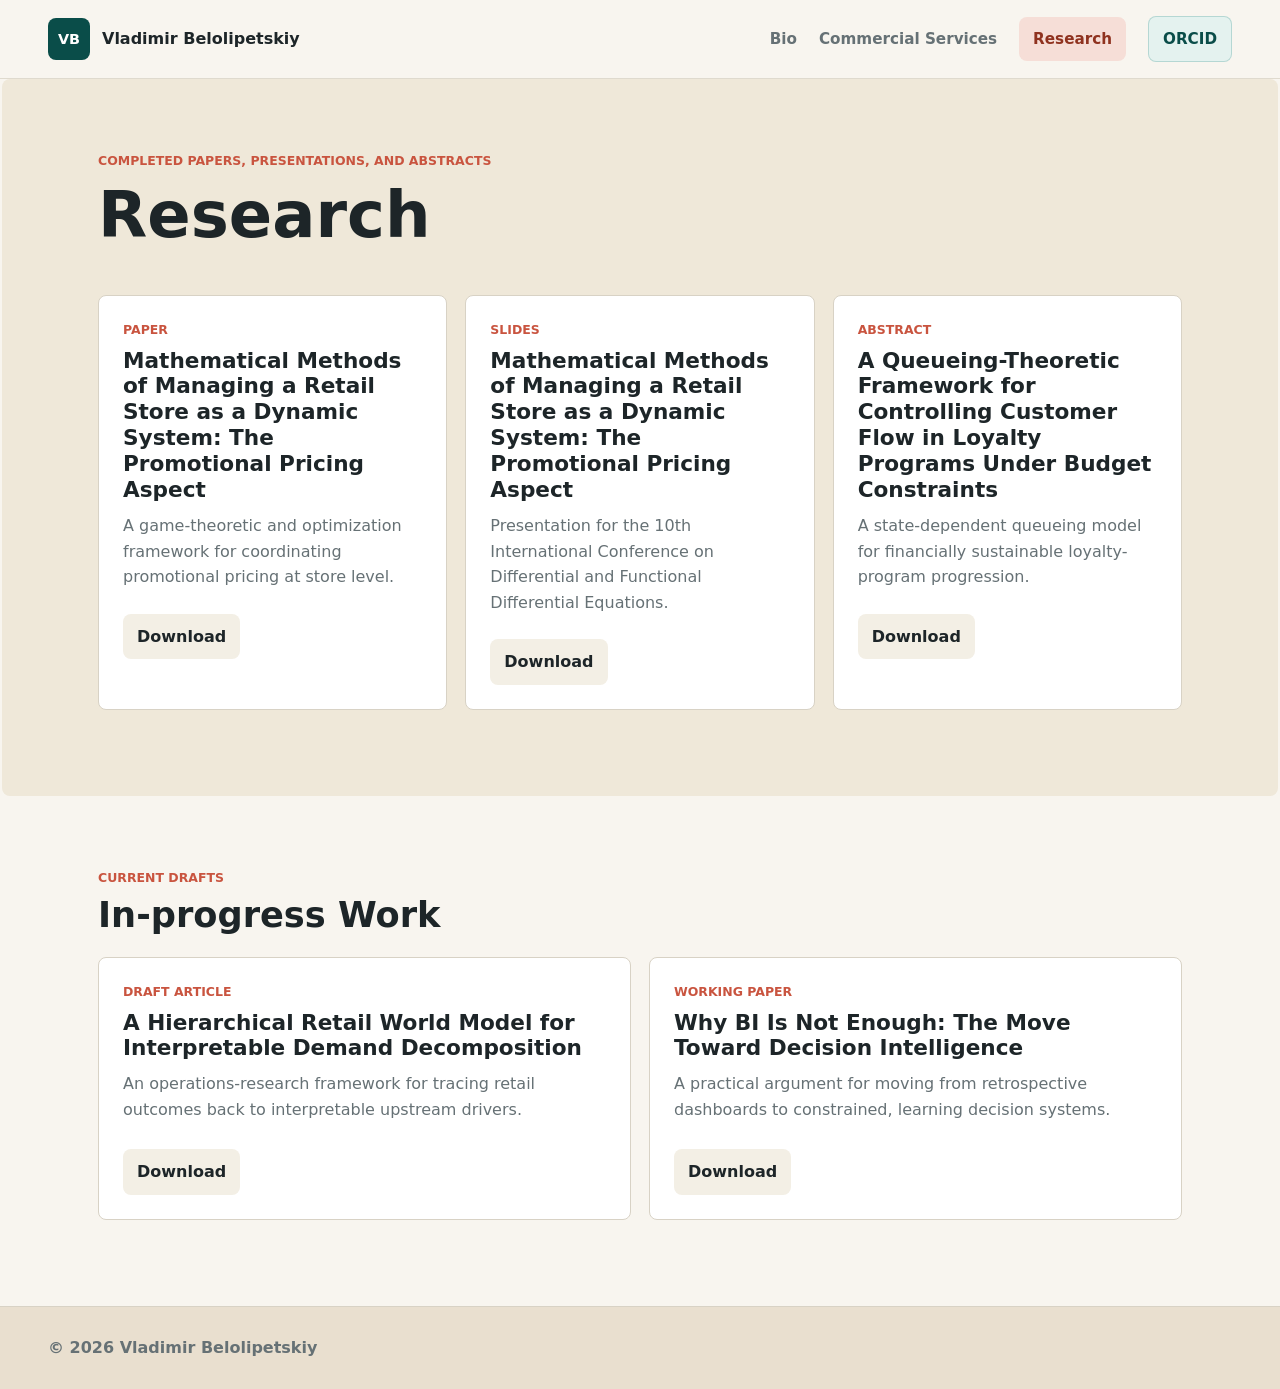
==== research.html @ 1443d53f "button highlight" ====
<!DOCTYPE html>
<html lang="en">
<head>
  <meta charset="UTF-8">
  <meta name="viewport" content="width=device-width, initial-scale=1.0">
  <title>Research | Vladimir Belolipetskiy</title>
  <link rel="stylesheet" href="styles.css?v=20260730-3">
</head>
<body>
  <header class="site-header">
    <a class="brand" href="index.html#bio" aria-label="Vladimir Belolipetskiy home">
      <span class="brand-mark">VB</span>
      <span>Vladimir Belolipetskiy</span>
    </a>
    <nav class="nav-links" aria-label="Main navigation">
      <a href="index.html#bio">Bio</a>
      <a href="services.html">Commercial Services</a>
      <a class="is-current" href="research.html" aria-current="page">Research</a>
      <a class="profile-link" href="https://orcid.org/0009-0003-4219-0287" target="_blank" rel="noreferrer">ORCID</a>
    </nav>
  </header>

  <main>
    <section class="content-section research-section" aria-labelledby="research-title">
      <div class="section-heading">
        <div>
          <p class="eyebrow">Completed papers, presentations, and abstracts</p>
          <h1 id="research-title">Research</h1>
        </div>
      </div>
      <div class="download-grid">
        <article class="download-card">
          <p class="document-type">Paper</p>
          <h3>Mathematical Methods of Managing a Retail Store as a Dynamic System: The Promotional Pricing Aspect</h3>
          <p>A game-theoretic and optimization framework for coordinating promotional pricing at store level.</p>
          <div class="card-actions">
            <a class="small-button" href="Belolipetskiy.pdf" download>Download</a>
          </div>
        </article>
        <article class="download-card">
          <p class="document-type">Slides</p>
          <h3>Mathematical Methods of Managing a Retail Store as a Dynamic System: The Promotional Pricing Aspect</h3>
          <p>Presentation for the 10th International Conference on Differential and Functional Differential Equations.</p>
          <div class="card-actions">
            <a class="small-button" href="DFDE_presentation.pdf" download>Download</a>
          </div>
        </article>
        <article class="download-card">
          <p class="document-type">Abstract</p>
          <h3>A Queueing-Theoretic Framework for Controlling Customer Flow in Loyalty Programs Under Budget Constraints</h3>
          <p>A state-dependent queueing model for financially sustainable loyalty-program progression.</p>
          <div class="card-actions">
            <a class="small-button" href="QTS_abstract.pdf" download>Download</a>
          </div>
        </article>
      </div>
    </section>

    <section class="content-section" aria-labelledby="progress-title">
      <div class="section-heading">
        <div>
          <p class="eyebrow">Current drafts</p>
          <h2 id="progress-title">In-progress Work</h2>
        </div>
      </div>
      <div class="download-grid two-column">
        <article class="download-card">
          <p class="document-type">Draft article</p>
          <h3>A Hierarchical Retail World Model for Interpretable Demand Decomposition</h3>
          <p>An operations-research framework for tracing retail outcomes back to interpretable upstream drivers.</p>
          <div class="card-actions">
            <a class="small-button" href="retail_world_model_imrad_article.pdf" download>Download</a>
          </div>
        </article>
        <article class="download-card">
          <p class="document-type">Working paper</p>
          <h3>Why BI Is Not Enough: The Move Toward Decision Intelligence</h3>
          <p>A practical argument for moving from retrospective dashboards to constrained, learning decision systems.</p>
          <div class="card-actions">
            <a class="small-button" href="Why_BI_Is_Not_Enough_Decision_Intelligence.pdf" download>Download</a>
          </div>
        </article>
      </div>
    </section>
  </main>

  <footer class="site-footer">
    <span>&copy; <span id="year">2026</span> Vladimir Belolipetskiy</span>
  </footer>

  <script src="script.js"></script>
</body>
</html>
---- styles.css ----
:root {
  color-scheme: light;
  --ink: #1d2528;
  --muted: #667175;
  --page: #f8f5ef;
  --paper: #ffffff;
  --line: #d8d2c5;
  --teal: #0f766e;
  --teal-dark: #0a4d49;
  --coral: #c9543f;
  --gold: #c88a2f;
  --shadow: 0 20px 60px rgba(29, 37, 40, 0.12);
}

* {
  box-sizing: border-box;
}

html {
  scroll-behavior: smooth;
}

body {
  margin: 0;
  background: var(--page);
  color: var(--ink);
  font-family: Inter, ui-sans-serif, system-ui, -apple-system, BlinkMacSystemFont, "Segoe UI", sans-serif;
  line-height: 1.6;
}

a {
  color: inherit;
  text-decoration: none;
}

button,
a {
  -webkit-tap-highlight-color: transparent;
}

.site-header {
  position: sticky;
  top: 0;
  z-index: 20;
  display: flex;
  align-items: center;
  justify-content: space-between;
  gap: 24px;
  min-height: 72px;
  padding: 16px 48px;
  background: rgba(248, 245, 239, 0.92);
  border-bottom: 1px solid rgba(216, 210, 197, 0.78);
  backdrop-filter: blur(16px);
}

.brand,
.nav-links,
.hero-actions,
.card-actions,
.footer-links {
  display: flex;
  align-items: center;
}

.brand {
  gap: 12px;
  font-weight: 800;
}

.brand-mark {
  display: grid;
  place-items: center;
  width: 42px;
  height: 42px;
  background: var(--teal-dark);
  color: #ffffff;
  border-radius: 8px;
  font-size: 0.9rem;
}

.nav-links {
  flex-wrap: wrap;
  justify-content: flex-end;
  gap: 22px;
  color: var(--muted);
  font-weight: 700;
  font-size: 0.95rem;
}

.nav-links a:hover,
.text-link:hover,
.site-footer a:hover {
  color: var(--teal-dark);
}

.nav-links a.is-current {
  padding: 10px 14px;
  color: #8f321f;
  background: #f6ded7;
  border-radius: 8px;
}

.profile-link {
  padding: 10px 14px;
  color: var(--teal-dark);
  background: #e4f2ef;
  border: 1px solid rgba(15, 118, 110, 0.22);
  border-radius: 8px;
}

.hero-section {
  display: grid;
  grid-template-columns: minmax(320px, 0.9fr) minmax(360px, 1.1fr);
  gap: 56px;
  align-items: center;
  max-width: 1180px;
  min-height: calc(100vh - 128px);
  margin: 0 auto;
  padding: 54px 48px 36px;
}

.portrait-panel {
  position: relative;
  min-height: 520px;
}

.portrait-panel::before {
  position: absolute;
  inset: 28px -22px -22px 36px;
  content: "";
  background: #1f6f77;
  border-radius: 8px;
}

.portrait {
  position: relative;
  display: block;
  width: 100%;
  height: 620px;
  object-fit: cover;
  object-position: center top;
  border-radius: 8px;
  box-shadow: var(--shadow);
}

.intro-panel {
  max-width: 660px;
}

.eyebrow,
.document-type {
  margin: 0;
  color: var(--coral);
  font-size: 0.78rem;
  font-weight: 900;
  letter-spacing: 0;
  text-transform: uppercase;
}

h1,
h2,
h3,
p {
  overflow-wrap: anywhere;
}

h1 {
  margin: 12px 0 24px;
  font-size: 4rem;
  line-height: 1.02;
}

h2 {
  margin: 8px 0 0;
  font-size: 2.2rem;
  line-height: 1.1;
}

h3 {
  margin: 8px 0 10px;
  font-size: 1.35rem;
  line-height: 1.2;
}

.bio {
  max-width: 58ch;
  margin: 0;
  color: #394448;
  font-size: 1.16rem;
}

.hero-actions {
  flex-wrap: wrap;
  gap: 12px;
  margin-top: 32px;
}

.cv-actions {
  justify-content: center;
}

.button,
.small-button {
  display: inline-flex;
  align-items: center;
  justify-content: center;
  min-height: 44px;
  border: 1px solid transparent;
  border-radius: 8px;
  font: inherit;
  font-weight: 800;
  cursor: pointer;
  transition: transform 160ms ease, border-color 160ms ease, background-color 160ms ease, color 160ms ease;
}

.button {
  padding: 12px 18px;
}

.small-button {
  min-width: 104px;
  padding: 9px 13px;
  background: #f3efe5;
  color: var(--ink);
}

.button:hover,
.small-button:hover {
  transform: translateY(-1px);
}

.primary {
  background: var(--teal-dark);
  color: #ffffff;
}

.secondary {
  color: var(--teal-dark);
  border-color: rgba(15, 118, 110, 0.28);
  background: #ffffff;
}

.content-section {
  max-width: 1180px;
  margin: 0 auto;
  padding: 72px 48px 86px;
}

.research-section {
  max-width: 1276px;
  padding-right: 96px;
  padding-left: 96px;
  background: #efe8d9;
  border-radius: 8px;
}

.section-heading {
  display: flex;
  align-items: end;
  justify-content: space-between;
  gap: 24px;
  margin-bottom: 22px;
}

.text-link {
  color: var(--teal-dark);
  font-weight: 900;
}

.document-viewer {
  overflow: hidden;
  background: var(--paper);
  border: 1px solid var(--line);
  border-radius: 8px;
  box-shadow: 0 16px 44px rgba(29, 37, 40, 0.08);
}

#pdf-preview {
  display: block;
  width: 100%;
  height: 720px;
  border: 0;
  background: #ffffff;
}

.download-grid {
  display: grid;
  grid-template-columns: repeat(3, minmax(0, 1fr));
  gap: 18px;
}

.download-grid.two-column {
  grid-template-columns: repeat(2, minmax(0, 1fr));
}

.download-card {
  min-height: 238px;
  padding: 24px;
  background: var(--paper);
  border: 1px solid var(--line);
  border-radius: 8px;
}

.download-card p:not(.document-type) {
  min-height: 54px;
  margin: 0 0 24px;
  color: var(--muted);
}

.card-actions {
  flex-wrap: wrap;
  gap: 10px;
}

.site-footer {
  display: flex;
  align-items: center;
  justify-content: space-between;
  gap: 20px;
  padding: 28px 48px;
  color: var(--muted);
  background: #e9dfcf;
  border-top: 1px solid var(--line);
  font-weight: 700;
}

.footer-links {
  flex-wrap: wrap;
  justify-content: flex-end;
  gap: 16px;
}

@media (max-width: 900px) {
  .site-header {
    position: static;
    align-items: flex-start;
    flex-direction: column;
    padding: 18px 24px;
  }

  .nav-links {
    flex-wrap: wrap;
    gap: 12px;
  }

  .hero-section {
    grid-template-columns: 1fr;
    min-height: 0;
    padding: 34px 24px 28px;
  }

  .portrait-panel {
    min-height: auto;
  }

  .portrait-panel::before {
    inset: 20px -10px -10px 20px;
  }

  .portrait {
    height: 560px;
  }

  h1 {
    font-size: 3.15rem;
  }

  .download-grid,
  .download-grid.two-column {
    grid-template-columns: 1fr;
  }

  .content-section {
    padding-right: 24px;
    padding-left: 24px;
  }

  .section-heading {
    align-items: flex-start;
    flex-direction: column;
  }

  #pdf-preview {
    height: 640px;
  }
}

@media (max-width: 560px) {
  .brand {
    align-items: flex-start;
  }

  .brand span:last-child {
    max-width: 220px;
  }

  .nav-links {
    align-items: flex-start;
    flex-direction: column;
  }

  .profile-link {
    width: 100%;
  }

  .hero-section {
    gap: 34px;
  }

  .portrait {
    height: 430px;
  }

  h1 {
    font-size: 2.45rem;
  }

  h2 {
    font-size: 1.85rem;
  }

  .bio {
    font-size: 1.04rem;
  }

  .button {
    width: 100%;
  }

  #pdf-preview {
    height: 520px;
  }

  .site-footer {
    flex-direction: column;
    padding: 24px;
  }
}
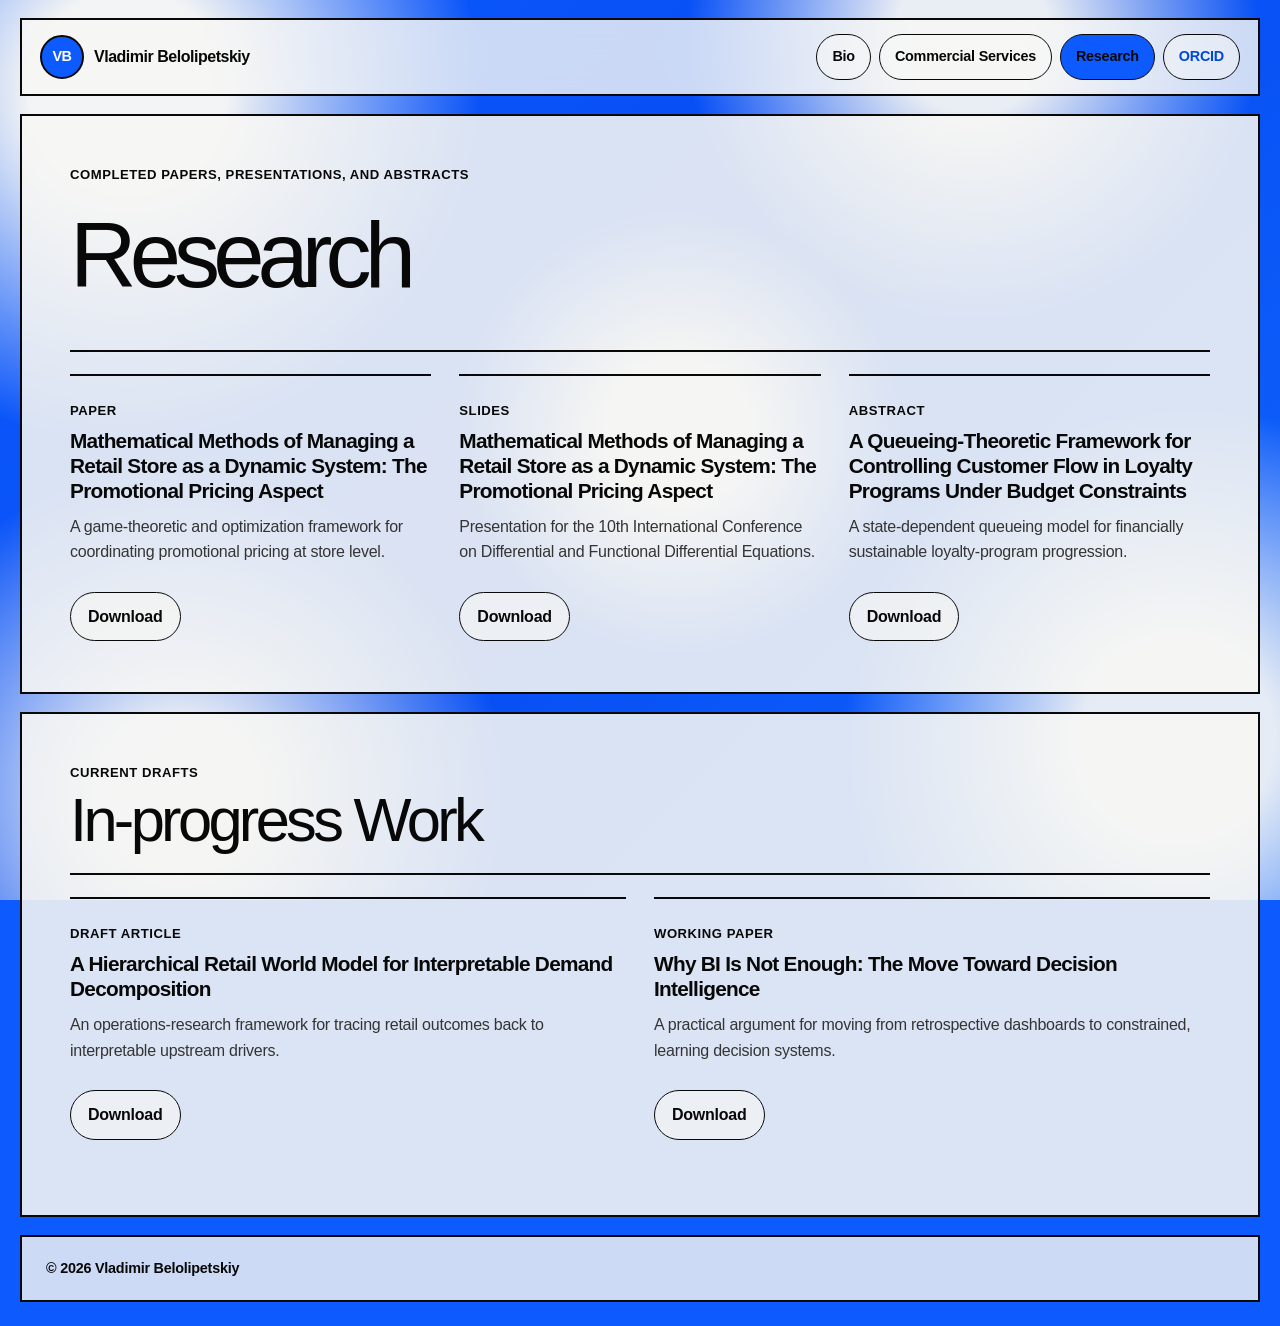
==== commit 3a01924f: "completely new design v1" ====
--- a/research.html
+++ b/research.html
@@ -4,7 +4,7 @@
   <meta charset="UTF-8">
   <meta name="viewport" content="width=device-width, initial-scale=1.0">
   <title>Research | Vladimir Belolipetskiy</title>
-  <link rel="stylesheet" href="styles.css?v=20260730-3">
+  <link rel="stylesheet" href="styles.css?v=20260730-4">
 </head>
 <body>
   <header class="site-header">
--- a/styles.css
+++ b/styles.css
@@ -436,3 +436,341 @@
     padding: 24px;
   }
 }
+
+/* Product Sense-inspired visual system */
+:root {
+  --ink: #080808;
+  --muted: #343434;
+  --page: #0d5bff;
+  --paper: rgba(247, 247, 244, 0.9);
+  --line: #080808;
+  --teal: #0d5bff;
+  --teal-dark: #0048dc;
+  --coral: #0d5bff;
+  --gold: #0d5bff;
+  --shadow: none;
+}
+
+body {
+  min-height: 100vh;
+  background-color: #0d5bff;
+  background-image:
+    radial-gradient(circle at 10% 10%, rgba(247, 247, 244, 0.98) 0 7%, rgba(247, 247, 244, 0) 25%),
+    radial-gradient(circle at 76% 4%, rgba(247, 247, 244, 0.94) 0 6%, rgba(247, 247, 244, 0) 22%),
+    radial-gradient(circle at 53% 48%, rgba(247, 247, 244, 0.95) 0 8%, rgba(247, 247, 244, 0) 27%),
+    radial-gradient(circle at 14% 88%, rgba(247, 247, 244, 0.9) 0 6%, rgba(247, 247, 244, 0) 24%),
+    radial-gradient(circle at 92% 82%, rgba(247, 247, 244, 0.92) 0 7%, rgba(247, 247, 244, 0) 24%),
+    linear-gradient(135deg, #0d5bff 0%, #064cf2 48%, #1268ff 100%);
+  background-attachment: fixed;
+  color: var(--ink);
+  font-family: Arial, Helvetica, sans-serif;
+  letter-spacing: -0.015em;
+}
+
+.site-header {
+  top: 16px;
+  width: calc(100% - 36px);
+  max-width: 1240px;
+  min-height: 78px;
+  margin: 18px auto 0;
+  padding: 14px 18px;
+  background: rgba(247, 247, 244, 0.82);
+  border: 2px solid var(--ink);
+  backdrop-filter: blur(24px) saturate(115%);
+}
+
+.brand {
+  gap: 10px;
+  font-size: 1rem;
+  letter-spacing: -0.03em;
+}
+
+.brand-mark {
+  width: 44px;
+  height: 44px;
+  color: #ffffff;
+  background: #0d5bff;
+  border: 2px solid var(--ink);
+  border-radius: 50%;
+}
+
+.nav-links {
+  gap: 8px;
+  color: var(--ink);
+  font-size: 0.9rem;
+}
+
+.nav-links a,
+.profile-link,
+.nav-links a.is-current {
+  padding: 10px 15px;
+  border: 1.5px solid var(--ink);
+  border-radius: 999px;
+  background: rgba(247, 247, 244, 0.48);
+}
+
+.nav-links a:hover {
+  color: var(--ink);
+  background: #ffffff;
+}
+
+.nav-links a.is-current {
+  color: var(--ink);
+  background: #0d5bff;
+}
+
+.hero-section {
+  grid-template-columns: minmax(280px, 0.78fr) minmax(420px, 1.22fr);
+  gap: 48px;
+  width: calc(100% - 36px);
+  max-width: 1240px;
+  min-height: 690px;
+  margin: 18px auto 0;
+  padding: 48px;
+  background: rgba(247, 247, 244, 0.76);
+  border: 2px solid var(--ink);
+}
+
+.portrait-panel {
+  min-height: 560px;
+  background: #0d5bff;
+  border: 2px solid var(--ink);
+}
+
+.portrait-panel::before {
+  display: none;
+}
+
+.portrait {
+  width: 100%;
+  height: 560px;
+  object-position: center top;
+  border: 0;
+  border-radius: 0;
+  box-shadow: none;
+  filter: grayscale(1) contrast(1.06);
+  mix-blend-mode: multiply;
+}
+
+.intro-panel {
+  max-width: none;
+}
+
+.eyebrow,
+.document-type {
+  color: var(--ink);
+  font-size: 0.82rem;
+  letter-spacing: 0.04em;
+}
+
+.intro-panel > .eyebrow {
+  padding-bottom: 16px;
+  border-bottom: 2px solid var(--ink);
+}
+
+h1 {
+  margin: 30px 0 28px;
+  font-size: clamp(4rem, 7.2vw, 7.4rem);
+  font-weight: 500;
+  line-height: 0.9;
+  letter-spacing: -0.075em;
+}
+
+h2 {
+  font-size: clamp(2.5rem, 4.8vw, 5.2rem);
+  font-weight: 500;
+  line-height: 0.95;
+  letter-spacing: -0.06em;
+}
+
+h3 {
+  font-size: 1.3rem;
+  font-weight: 700;
+  letter-spacing: -0.035em;
+}
+
+.bio {
+  max-width: 52ch;
+  color: var(--ink);
+  font-size: 1.25rem;
+  line-height: 1.45;
+}
+
+.content-section,
+.research-section {
+  width: calc(100% - 36px);
+  max-width: 1240px;
+  margin: 18px auto 0;
+  padding: 48px;
+  background: rgba(247, 247, 244, 0.88);
+  border: 2px solid var(--ink);
+  border-radius: 0;
+}
+
+.section-heading {
+  align-items: flex-end;
+  padding-bottom: 24px;
+  border-bottom: 2px solid var(--ink);
+}
+
+.text-link {
+  padding: 10px 15px;
+  color: var(--ink);
+  border: 1.5px solid var(--ink);
+  border-radius: 999px;
+  background: rgba(255, 255, 255, 0.4);
+}
+
+.document-viewer {
+  border: 2px solid var(--ink);
+  border-radius: 0;
+  box-shadow: none;
+}
+
+#pdf-preview {
+  height: 760px;
+}
+
+.hero-actions {
+  gap: 10px;
+  margin-top: 28px;
+}
+
+.button,
+.small-button {
+  min-height: 48px;
+  padding: 11px 17px;
+  color: var(--ink);
+  background: rgba(247, 247, 244, 0.62);
+  border: 1.5px solid var(--ink);
+  border-radius: 999px;
+  box-shadow: none;
+}
+
+.button.primary,
+.small-button:hover {
+  color: var(--ink);
+  background: #0d5bff;
+}
+
+.button.secondary {
+  color: var(--ink);
+  background: rgba(247, 247, 244, 0.62);
+  border-color: var(--ink);
+}
+
+.button:hover,
+.small-button:hover {
+  transform: none;
+  background: #ffffff;
+}
+
+.download-grid,
+.download-grid.two-column {
+  gap: 28px;
+}
+
+.download-card {
+  min-height: 270px;
+  padding: 24px 0 0;
+  background: transparent;
+  border: 0;
+  border-top: 2px solid var(--ink);
+  border-radius: 0;
+}
+
+.download-card p:not(.document-type) {
+  color: var(--muted);
+}
+
+.site-footer {
+  width: calc(100% - 36px);
+  max-width: 1240px;
+  margin: 18px auto 24px;
+  padding: 20px 24px;
+  color: var(--ink);
+  background: rgba(247, 247, 244, 0.82);
+  border: 2px solid var(--ink);
+  font-size: 0.9rem;
+}
+
+@media (max-width: 900px) {
+  .site-header {
+    position: static;
+    width: calc(100% - 24px);
+    margin-top: 12px;
+    padding: 14px;
+  }
+
+  .nav-links {
+    width: 100%;
+    flex-flow: row wrap;
+  }
+
+  .hero-section,
+  .content-section,
+  .research-section,
+  .site-footer {
+    width: calc(100% - 24px);
+    margin-top: 12px;
+  }
+
+  .hero-section {
+    grid-template-columns: 1fr;
+    padding: 28px;
+  }
+
+  .portrait-panel,
+  .portrait {
+    min-height: 0;
+    height: 520px;
+  }
+
+  .content-section,
+  .research-section {
+    padding: 32px 28px;
+  }
+}
+
+@media (max-width: 560px) {
+  .brand {
+    align-items: center;
+  }
+
+  .nav-links {
+    align-items: center;
+    flex-direction: row;
+    gap: 7px;
+  }
+
+  .nav-links a,
+  .profile-link,
+  .nav-links a.is-current {
+    width: auto;
+    padding: 8px 11px;
+    font-size: 0.8rem;
+  }
+
+  .hero-section,
+  .content-section,
+  .research-section {
+    padding: 22px;
+  }
+
+  .portrait-panel,
+  .portrait {
+    height: 400px;
+  }
+
+  h1 {
+    font-size: clamp(3.1rem, 16vw, 5rem);
+  }
+
+  .button {
+    width: 100%;
+  }
+
+  #pdf-preview {
+    height: 520px;
+  }
+}
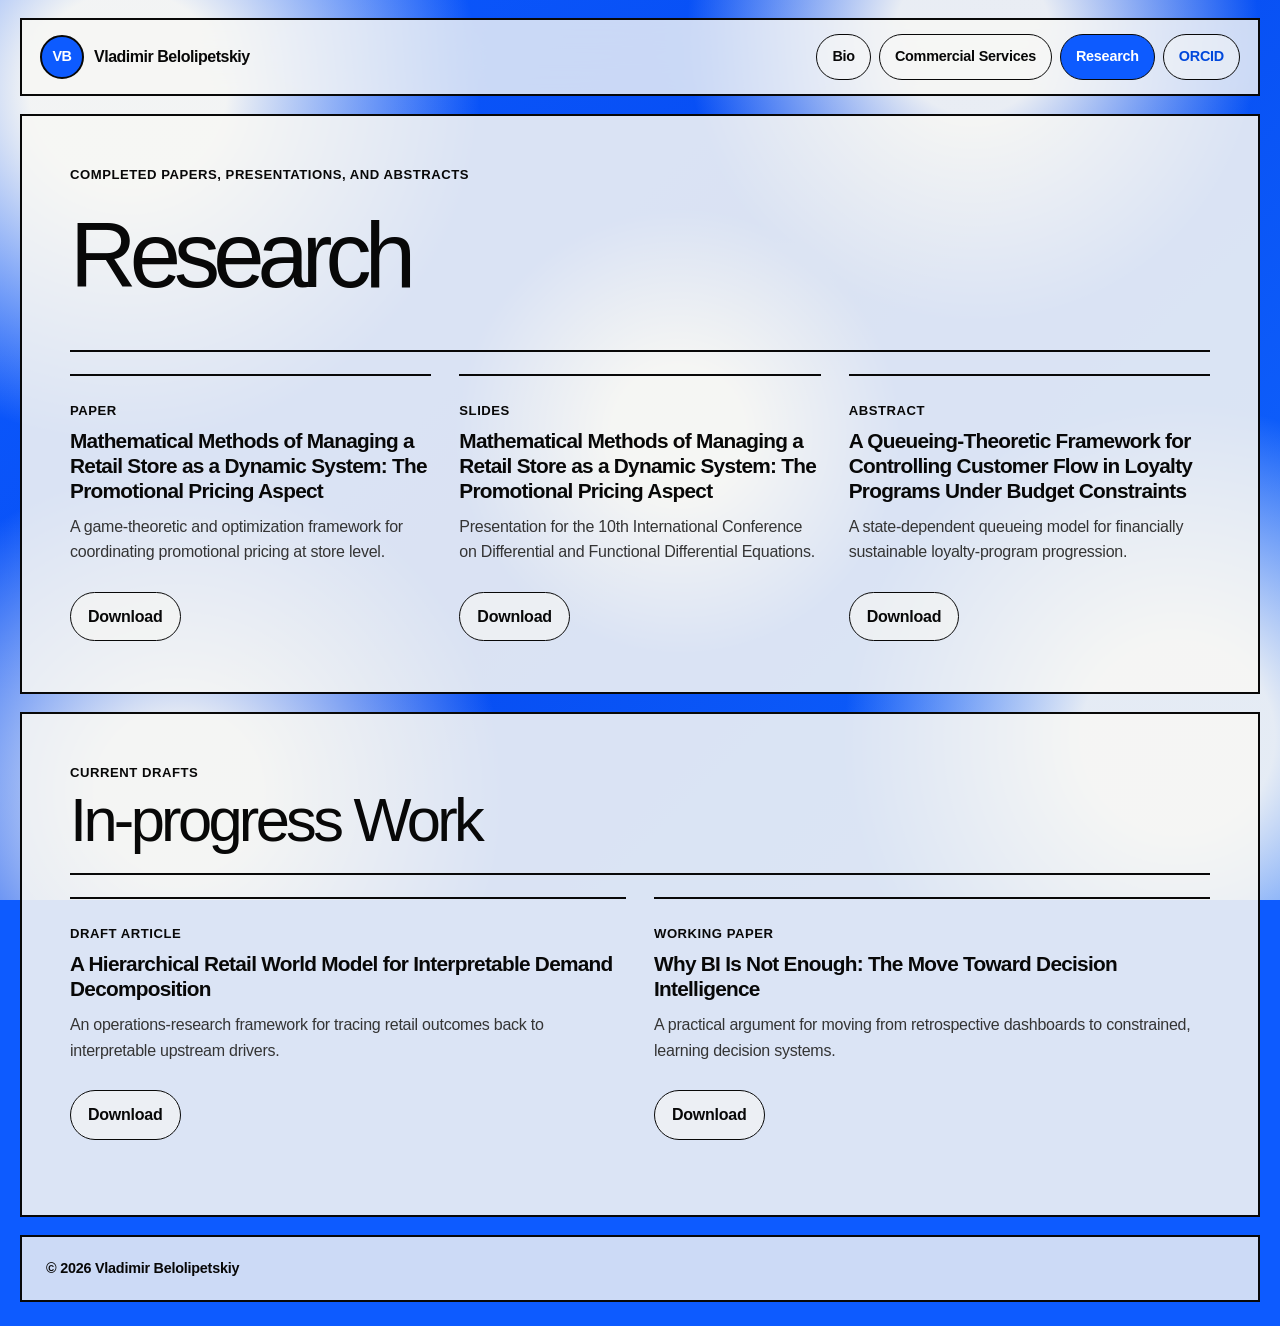
==== commit f7a9b693: "font correction" ====
--- a/research.html
+++ b/research.html
@@ -4,7 +4,7 @@
   <meta charset="UTF-8">
   <meta name="viewport" content="width=device-width, initial-scale=1.0">
   <title>Research | Vladimir Belolipetskiy</title>
-  <link rel="stylesheet" href="styles.css?v=20260730-4">
+  <link rel="stylesheet" href="styles.css?v=20260730-5">
 </head>
 <body>
   <header class="site-header">
--- a/styles.css
+++ b/styles.css
@@ -515,7 +515,7 @@
 }
 
 .nav-links a.is-current {
-  color: var(--ink);
+  color: #ffffff;
   background: #0d5bff;
 }
 
@@ -548,8 +548,8 @@
   border: 0;
   border-radius: 0;
   box-shadow: none;
-  filter: grayscale(1) contrast(1.06);
-  mix-blend-mode: multiply;
+  filter: none;
+  mix-blend-mode: normal;
 }
 
 .intro-panel {
@@ -647,9 +647,8 @@
   box-shadow: none;
 }
 
-.button.primary,
-.small-button:hover {
-  color: var(--ink);
+.button.primary {
+  color: #ffffff;
   background: #0d5bff;
 }
 
@@ -663,6 +662,10 @@
 .small-button:hover {
   transform: none;
   background: #ffffff;
+}
+
+.button.primary:hover {
+  color: var(--ink);
 }
 
 .download-grid,
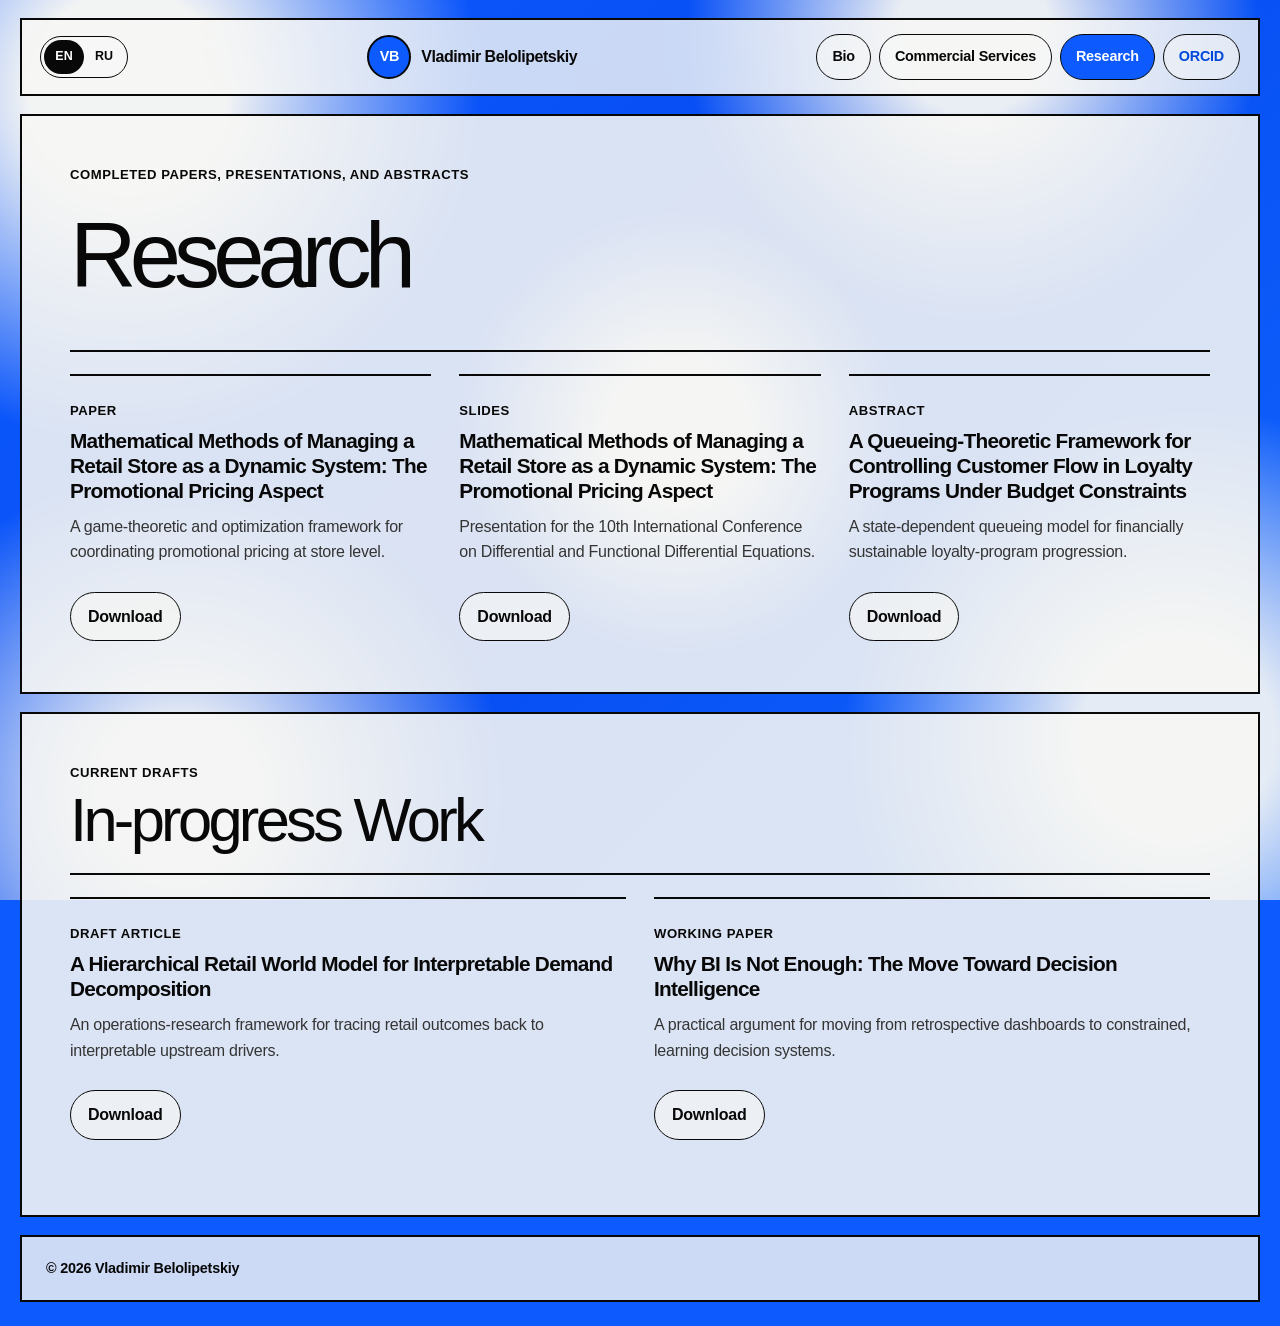
==== commit 08a9f836: "added russian version" ====
--- a/research.html
+++ b/research.html
@@ -4,10 +4,14 @@
   <meta charset="UTF-8">
   <meta name="viewport" content="width=device-width, initial-scale=1.0">
   <title>Research | Vladimir Belolipetskiy</title>
-  <link rel="stylesheet" href="styles.css?v=20260730-5">
+  <link rel="stylesheet" href="styles.css?v=20260730-6">
 </head>
 <body>
   <header class="site-header">
+    <div class="language-switcher" aria-label="Language">
+      <button type="button" data-language="en" aria-label="Switch to English">EN</button>
+      <button type="button" data-language="ru" aria-label="Switch to Russian">RU</button>
+    </div>
     <a class="brand" href="index.html#bio" aria-label="Vladimir Belolipetskiy home">
       <span class="brand-mark">VB</span>
       <span>Vladimir Belolipetskiy</span>
@@ -89,5 +93,6 @@
   </footer>
 
   <script src="script.js"></script>
+  <script src="i18n.js?v=20260730-1"></script>
 </body>
 </html>
--- a/styles.css
+++ b/styles.css
@@ -479,6 +479,38 @@
   backdrop-filter: blur(24px) saturate(115%);
 }
 
+.language-switcher {
+  display: inline-flex;
+  flex: 0 0 auto;
+  padding: 3px;
+  background: rgba(247, 247, 244, 0.58);
+  border: 1.5px solid var(--ink);
+  border-radius: 999px;
+}
+
+.language-switcher button {
+  min-width: 40px;
+  padding: 7px 9px;
+  color: var(--ink);
+  background: transparent;
+  border: 0;
+  border-radius: 999px;
+  font: inherit;
+  font-size: 0.78rem;
+  font-weight: 800;
+  cursor: pointer;
+}
+
+.language-switcher button.is-active {
+  color: #ffffff;
+  background: var(--ink);
+}
+
+.language-switcher button:focus-visible {
+  outline: 2px solid #0d5bff;
+  outline-offset: 2px;
+}
+
 .brand {
   gap: 10px;
   font-size: 1rem;
@@ -710,6 +742,10 @@
     flex-flow: row wrap;
   }
 
+  .language-switcher {
+    align-self: flex-start;
+  }
+
   .hero-section,
   .content-section,
   .research-section,
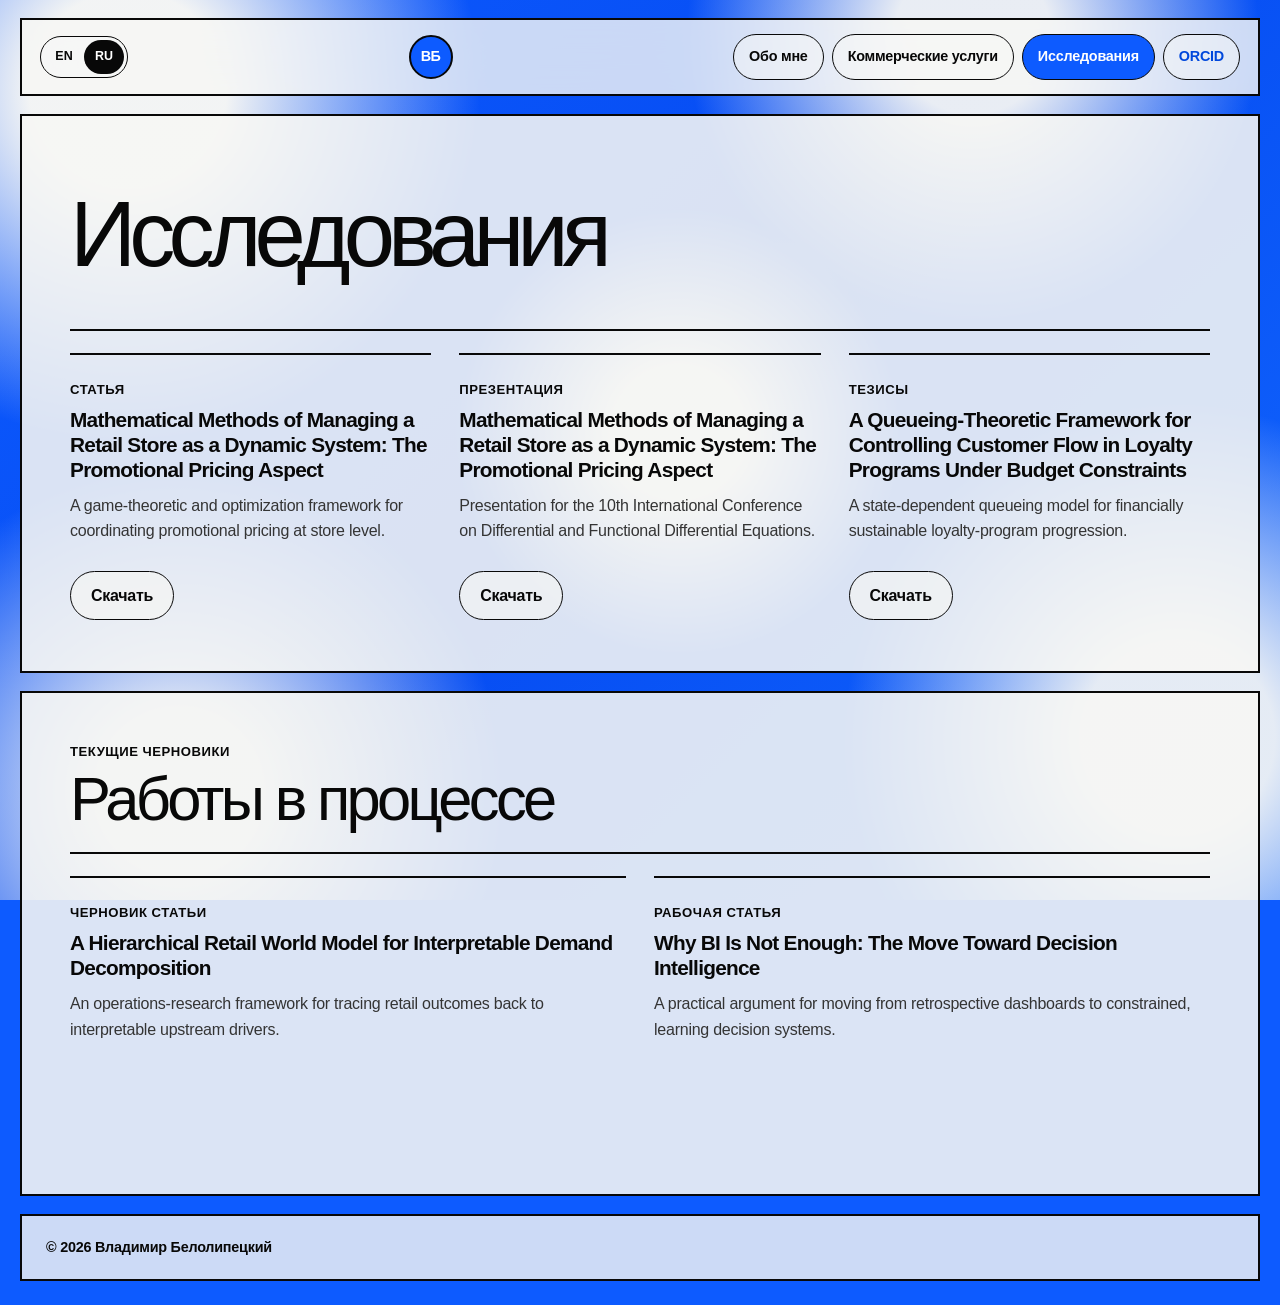
==== commit 23bc773b: "platforms compatibility" ====
--- a/research.html
+++ b/research.html
@@ -4,7 +4,7 @@
   <meta charset="UTF-8">
   <meta name="viewport" content="width=device-width, initial-scale=1.0">
   <title>Research | Vladimir Belolipetskiy</title>
-  <link rel="stylesheet" href="styles.css?v=20260730-6">
+  <link rel="stylesheet" href="styles.css?v=20260730-7">
 </head>
 <body>
   <header class="site-header">
@@ -14,10 +14,9 @@
     </div>
     <a class="brand" href="index.html#bio" aria-label="Vladimir Belolipetskiy home">
       <span class="brand-mark">VB</span>
-      <span>Vladimir Belolipetskiy</span>
     </a>
     <nav class="nav-links" aria-label="Main navigation">
-      <a href="index.html#bio">Bio</a>
+      <a href="index.html#bio">About Me</a>
       <a href="services.html">Commercial Services</a>
       <a class="is-current" href="research.html" aria-current="page">Research</a>
       <a class="profile-link" href="https://orcid.org/0009-0003-4219-0287" target="_blank" rel="noreferrer">ORCID</a>
@@ -28,7 +27,6 @@
     <section class="content-section research-section" aria-labelledby="research-title">
       <div class="section-heading">
         <div>
-          <p class="eyebrow">Completed papers, presentations, and abstracts</p>
           <h1 id="research-title">Research</h1>
         </div>
       </div>
@@ -72,17 +70,11 @@
           <p class="document-type">Draft article</p>
           <h3>A Hierarchical Retail World Model for Interpretable Demand Decomposition</h3>
           <p>An operations-research framework for tracing retail outcomes back to interpretable upstream drivers.</p>
-          <div class="card-actions">
-            <a class="small-button" href="retail_world_model_imrad_article.pdf" download>Download</a>
-          </div>
         </article>
         <article class="download-card">
           <p class="document-type">Working paper</p>
           <h3>Why BI Is Not Enough: The Move Toward Decision Intelligence</h3>
           <p>A practical argument for moving from retrospective dashboards to constrained, learning decision systems.</p>
-          <div class="card-actions">
-            <a class="small-button" href="Why_BI_Is_Not_Enough_Decision_Intelligence.pdf" download>Download</a>
-          </div>
         </article>
       </div>
     </section>
@@ -93,6 +85,6 @@
   </footer>
 
   <script src="script.js"></script>
-  <script src="i18n.js?v=20260730-1"></script>
+  <script src="i18n.js?v=20260730-2"></script>
 </body>
 </html>
--- a/styles.css
+++ b/styles.css
@@ -813,3 +813,79 @@
     height: 520px;
   }
 }
+
+/* Responsive refinements */
+h1,
+h2,
+h3 {
+  overflow-wrap: normal;
+  word-break: normal;
+  hyphens: none;
+}
+
+@media (max-width: 1180px) {
+  .hero-section {
+    grid-template-columns: 1fr;
+  }
+
+  .intro-panel h1 {
+    font-size: clamp(4rem, 9vw, 6.4rem);
+  }
+}
+
+@media (max-width: 640px) {
+  .site-header {
+    display: grid;
+    grid-template-columns: 1fr auto;
+    gap: 14px;
+    align-items: center;
+  }
+
+  .language-switcher {
+    grid-column: 1;
+    grid-row: 1;
+    align-self: center;
+    justify-self: start;
+  }
+
+  .brand {
+    grid-column: 2;
+    grid-row: 1;
+    justify-self: end;
+  }
+
+  .nav-links {
+    display: grid;
+    grid-column: 1 / -1;
+    grid-row: 2;
+    grid-template-columns: repeat(2, minmax(0, 1fr));
+    width: 100%;
+    gap: 8px;
+  }
+
+  .nav-links a,
+  .profile-link,
+  .nav-links a.is-current {
+    display: flex;
+    align-items: center;
+    justify-content: center;
+    width: 100%;
+    min-width: 0;
+    min-height: 52px;
+    padding: 8px 10px;
+    text-align: center;
+    line-height: 1.15;
+  }
+
+  .intro-panel h1 {
+    font-size: clamp(2.8rem, 13vw, 4.2rem);
+  }
+}
+
+@media (max-width: 390px) {
+  .nav-links a,
+  .profile-link,
+  .nav-links a.is-current {
+    font-size: 0.72rem;
+  }
+}
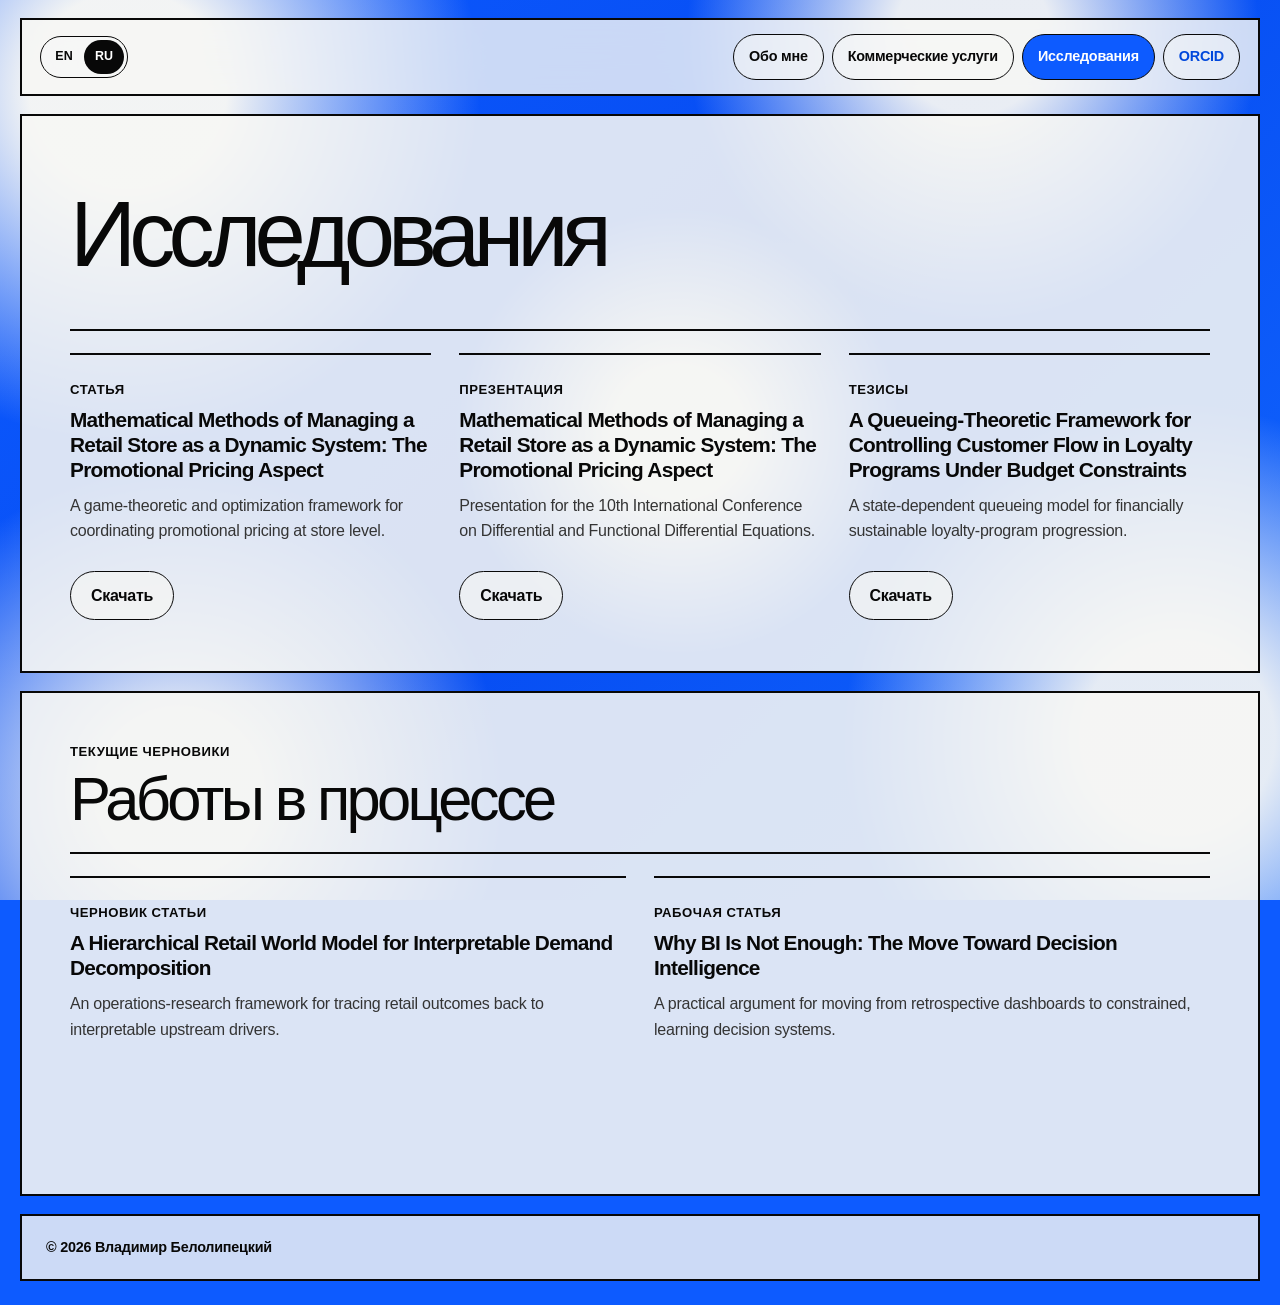
==== commit 1c0767eb: "fixed layout" ====
--- a/research.html
+++ b/research.html
@@ -4,7 +4,7 @@
   <meta charset="UTF-8">
   <meta name="viewport" content="width=device-width, initial-scale=1.0">
   <title>Research | Vladimir Belolipetskiy</title>
-  <link rel="stylesheet" href="styles.css?v=20260730-7">
+  <link rel="stylesheet" href="styles.css?v=20260731-8">
 </head>
 <body>
   <header class="site-header">
@@ -12,9 +12,6 @@
       <button type="button" data-language="en" aria-label="Switch to English">EN</button>
       <button type="button" data-language="ru" aria-label="Switch to Russian">RU</button>
     </div>
-    <a class="brand" href="index.html#bio" aria-label="Vladimir Belolipetskiy home">
-      <span class="brand-mark">VB</span>
-    </a>
     <nav class="nav-links" aria-label="Main navigation">
       <a href="index.html#bio">About Me</a>
       <a href="services.html">Commercial Services</a>
--- a/styles.css
+++ b/styles.css
@@ -889,3 +889,30 @@
     font-size: 0.72rem;
   }
 }
+
+/* Keep long names inside the Bio panel at tablet zoom levels. */
+.intro-panel h1 {
+  max-width: 100%;
+}
+
+html[lang="ru"] .intro-panel h1 {
+  font-size: clamp(3rem, 6vw, 5rem);
+  line-height: 0.94;
+  letter-spacing: -0.055em;
+}
+
+@media (min-width: 641px) and (max-width: 1366px) {
+  .intro-panel h1 {
+    font-size: clamp(3.4rem, 6.3vw, 5.2rem);
+  }
+
+  html[lang="ru"] .intro-panel h1 {
+    font-size: clamp(3.2rem, 5.6vw, 4.8rem);
+  }
+}
+
+@media (max-width: 640px) {
+  html[lang="ru"] .intro-panel h1 {
+    font-size: clamp(2.4rem, 10.5vw, 3.6rem);
+  }
+}
